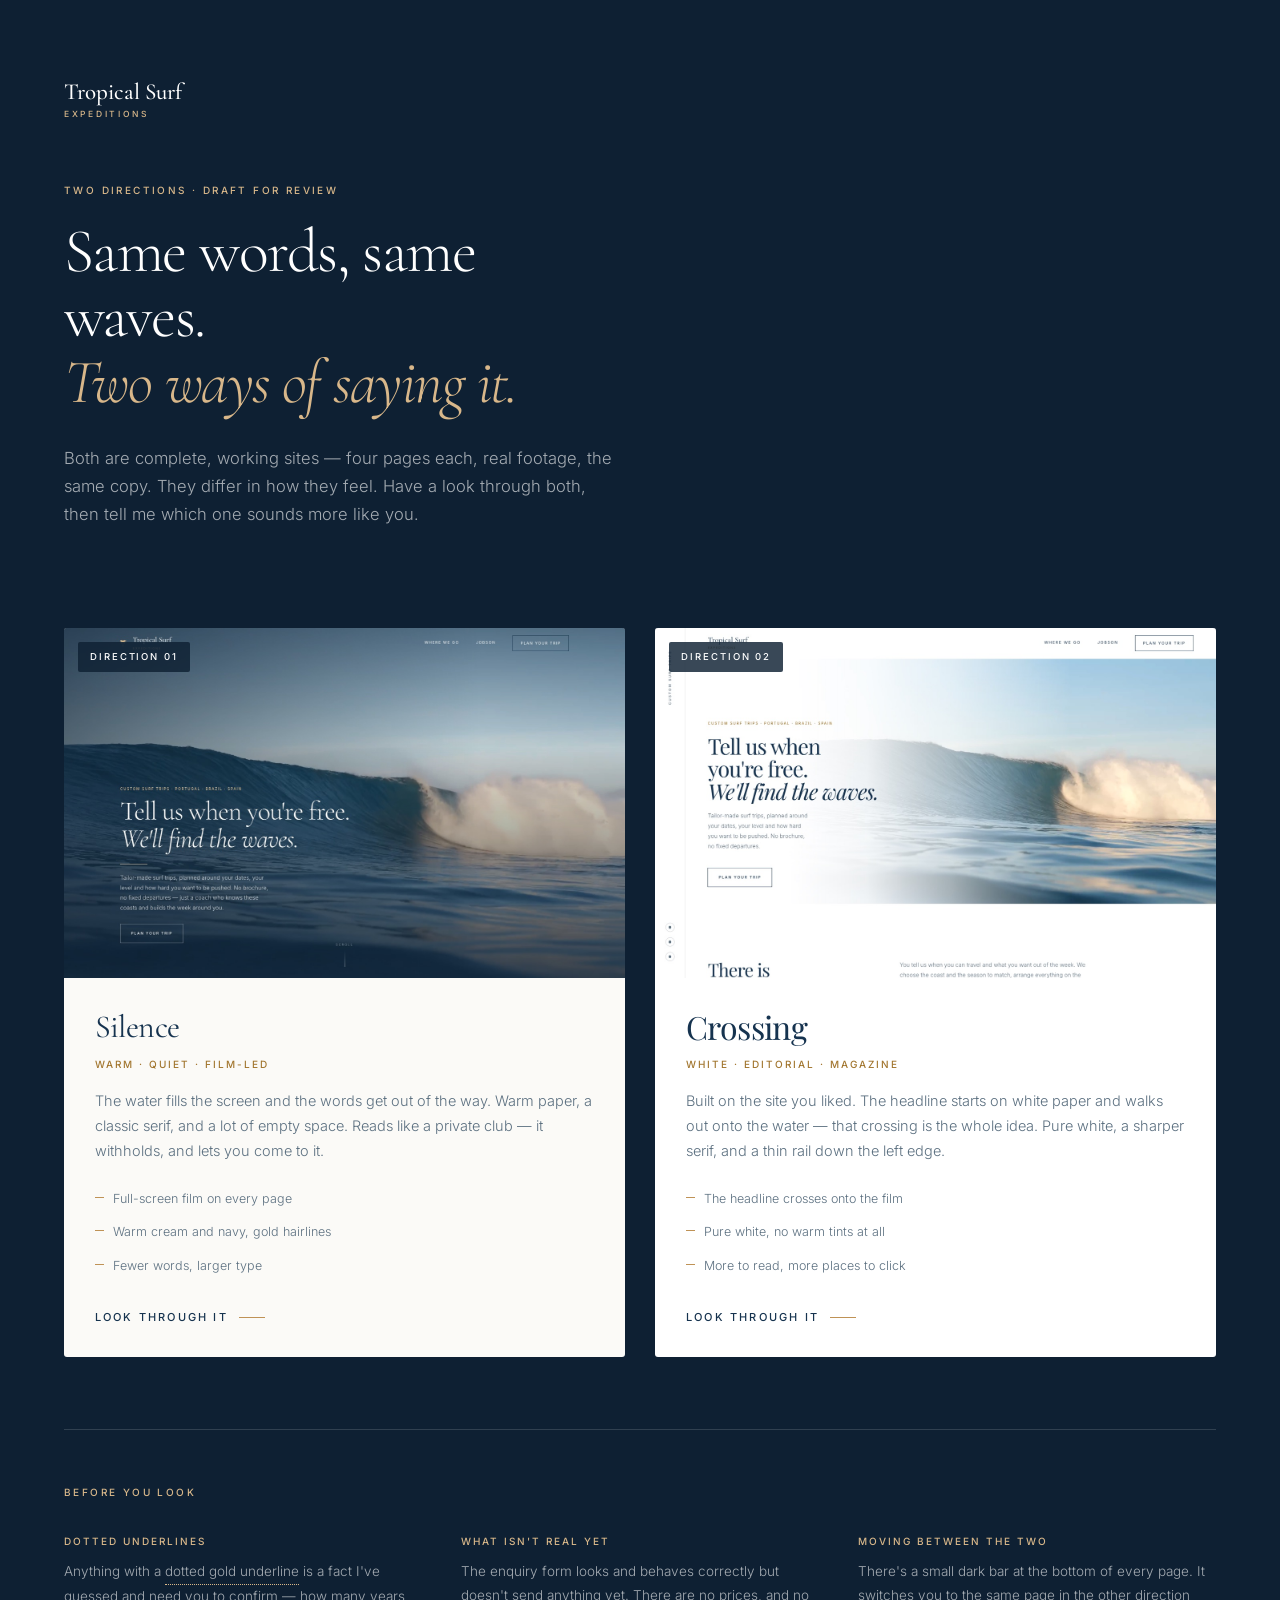
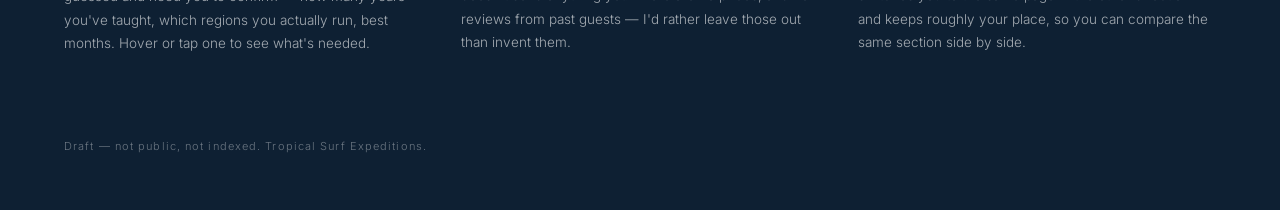
==== index.html @ cd1c49ad "Tropical Surf Expeditions — two design directions for review Menu landing page plus two complete fiv" ====
<!DOCTYPE html>
<html lang="en">
<head>
<meta charset="utf-8">
<meta name="viewport" content="width=device-width, initial-scale=1">
<title>Tropical Surf Expeditions — Two directions to review</title>
<meta name="description" content="Two design directions for the Tropical Surf Expeditions site. Pick one to look through.">
<meta name="robots" content="noindex, nofollow">
<link rel="preconnect" href="https://fonts.googleapis.com">
<link rel="preconnect" href="https://fonts.gstatic.com" crossorigin>
<link href="https://fonts.googleapis.com/css2?family=Cormorant+Garamond:ital,wght@0,300;0,500;1,300&family=Playfair+Display:ital,wght@0,400;1,400&family=Inter:wght@300;400;500&display=swap" rel="stylesheet">
<style>
:root{
  --ink:#0E2033; --navy:#16334F; --gold:#BF9256; --gold-lt:#D8B78A;
  --paper:#FFFFFF; --bone:#FBFAF7; --shell:#F2EDE4;
  --dim:rgba(255,255,255,.62); --dimmer:rgba(255,255,255,.38);
  --sans:"Inter",-apple-system,BlinkMacSystemFont,"Helvetica Neue",Arial,sans-serif;
}
*{box-sizing:border-box}
html{-webkit-text-size-adjust:100%}
body{margin:0;background:var(--ink);color:#fff;font-family:var(--sans);
  font-weight:300;font-size:16px;line-height:1.7;-webkit-font-smoothing:antialiased}
a{color:inherit;text-decoration:none}
img,video{display:block;max-width:100%}
.wrap{max-width:1280px;margin:0 auto;padding:0 clamp(24px,5vw,72px)}

/* ── head ─────────────────────────────────────────────── */
header{padding:clamp(56px,9vh,110px) 0 clamp(40px,6vh,64px)}
.mark{font-family:"Cormorant Garamond",Georgia,serif;font-weight:500;font-size:23px;line-height:1}
.mark span{display:block;font-family:var(--sans);font-weight:500;font-size:8.5px;
  letter-spacing:.32em;text-transform:uppercase;color:var(--gold-lt);margin-top:6px}
.eyebrow{font-size:10px;font-weight:500;letter-spacing:.24em;text-transform:uppercase;
  color:var(--gold-lt);margin:clamp(40px,7vh,72px) 0 20px}
h1{margin:0;font-family:"Cormorant Garamond",Georgia,serif;font-weight:300;
  font-size:clamp(34px,5.2vw,62px);line-height:1.06;letter-spacing:-.025em;max-width:18ch}
h1 em{font-style:italic;color:var(--gold-lt)}
.lede{margin:28px 0 0;max-width:56ch;color:var(--dim);font-size:clamp(15px,1.3vw,17px)}

/* ── the two cards ────────────────────────────────────── */
.picks{display:grid;grid-template-columns:1fr 1fr;gap:clamp(20px,2.4vw,32px);
  padding:clamp(28px,5vh,48px) 0 clamp(56px,8vh,88px)}
.pick{display:flex;flex-direction:column;background:#fff;color:var(--navy);
  border-radius:3px;overflow:hidden;position:relative;
  transition:transform .5s cubic-bezier(.16,1,.3,1),box-shadow .5s cubic-bezier(.16,1,.3,1)}
.pick:hover{transform:translateY(-5px);box-shadow:0 22px 54px rgba(0,0,0,.34)}
.pick .shot{position:relative;aspect-ratio:16/10;overflow:hidden;background:#20313f}
.pick .shot video,.pick .shot img{position:absolute;inset:0;width:100%;height:100%;object-fit:cover}
/* The still shows the actual design; the film fades in on hover so the card
   has some life. Touch devices simply keep the still. */
.pick .shot img{z-index:1}
.pick .shot .hoverfilm{z-index:2;opacity:0;transition:opacity .6s cubic-bezier(.16,1,.3,1)}
.pick:hover .shot .hoverfilm{opacity:1}
.pick .tag{position:absolute;top:14px;left:14px;z-index:3;background:rgba(14,32,51,.82);
  color:#fff;font-size:9.5px;font-weight:500;letter-spacing:.2em;text-transform:uppercase;
  padding:7px 12px;border-radius:2px}
.pick .body{padding:clamp(22px,2.4vw,34px);flex:1;display:flex;flex-direction:column}
.pick h2{margin:0;font-size:clamp(25px,2.5vw,34px);line-height:1.1;letter-spacing:-.02em}
.pick .sub{font-size:10px;font-weight:500;letter-spacing:.2em;text-transform:uppercase;
  color:#A2762F;margin:12px 0 16px}
.pick p{margin:0;font-size:14.5px;line-height:1.72;color:#5C7080}
.pick ul{margin:18px 0 0;padding:0;list-style:none}
.pick li{font-size:12.5px;line-height:1.55;color:#5C7080;padding:7px 0 7px 18px;position:relative}
.pick li::before{content:"";position:absolute;left:0;top:15px;width:9px;height:1px;background:var(--gold)}
.pick .go{margin-top:auto;padding-top:26px;display:flex;align-items:center;gap:11px;
  font-size:11px;font-weight:500;letter-spacing:.2em;text-transform:uppercase}
.pick .go i{width:26px;height:1px;background:var(--gold);transition:width .42s cubic-bezier(.16,1,.3,1)}
.pick:hover .go i{width:44px}

/* direction-specific flavour, so each card looks like the thing it links to */
.pick.d1{background:var(--bone)}
.pick.d1 h2{font-family:"Cormorant Garamond",Georgia,serif;font-weight:400}
.pick.d2{background:var(--paper)}
.pick.d2 h2{font-family:"Playfair Display",Georgia,serif;font-weight:400}

/* ── notes ────────────────────────────────────────────── */
.notes{border-top:1px solid rgba(255,255,255,.14);padding:clamp(36px,6vh,56px) 0 clamp(56px,9vh,96px)}
.notes-grid{display:grid;grid-template-columns:repeat(3,1fr);gap:clamp(24px,3vw,48px);margin-top:32px}
.note h3{margin:0 0 10px;font-size:10px;font-weight:500;letter-spacing:.2em;
  text-transform:uppercase;color:var(--gold-lt);font-family:var(--sans)}
.note p{margin:0;font-size:13.5px;line-height:1.75;color:var(--dim)}
.note .dot{display:inline-block;border-bottom:1px dotted var(--gold-lt)}
footer{padding-bottom:clamp(40px,6vh,64px);font-size:11px;letter-spacing:.1em;color:var(--dimmer)}

@media (max-width:860px){
  .picks{grid-template-columns:1fr}
  .notes-grid{grid-template-columns:1fr;gap:26px}
  h1{max-width:none}
}
@media (prefers-reduced-motion:reduce){
  *{transition:none !important}
}
</style>
</head>
<body>

<div class="wrap">
  <header>
    <div class="mark">Tropical Surf<span>Expeditions</span></div>
    <p class="eyebrow">Two directions · Draft for review</p>
    <h1>Same words, same waves.<br><em>Two ways of saying it.</em></h1>
    <p class="lede">Both are complete, working sites — four pages each, real footage, the same copy. They differ
      in how they feel. Have a look through both, then tell me which one sounds more like you.</p>
  </header>

  <div class="picks">

    <a class="pick d1" href="direction-01/index.html">
      <div class="shot">
        <span class="tag">Direction 01</span>
        <img src="assets/preview-01.jpg" alt="The Direction 01 homepage: full-screen film with a cream palette">
        <video src="assets/hero-wave.mp4" poster="assets/preview-01.jpg" class="hoverfilm"
               muted loop playsinline aria-hidden="true"></video>
      </div>
      <div class="body">
        <h2>Silence</h2>
        <p class="sub">Warm · Quiet · Film-led</p>
        <p>The water fills the screen and the words get out of the way. Warm paper, a classic serif, and a lot of
          empty space. Reads like a private club — it withholds, and lets you come to it.</p>
        <ul>
          <li>Full-screen film on every page</li>
          <li>Warm cream and navy, gold hairlines</li>
          <li>Fewer words, larger type</li>
        </ul>
        <span class="go">Look through it <i></i></span>
      </div>
    </a>

    <a class="pick d2" href="direction-02/index.html">
      <div class="shot">
        <span class="tag">Direction 02</span>
        <img src="assets/preview-02.jpg" alt="The Direction 02 homepage: white page with the headline crossing onto the film">
        <video src="assets/hero-wave.mp4" poster="assets/preview-02.jpg" class="hoverfilm"
               muted loop playsinline aria-hidden="true"></video>
      </div>
      <div class="body">
        <h2>Crossing</h2>
        <p class="sub">White · Editorial · Magazine</p>
        <p>Built on the site you liked. The headline starts on white paper and walks out onto the water — that
          crossing is the whole idea. Pure white, a sharper serif, and a thin rail down the left edge.</p>
        <ul>
          <li>The headline crosses onto the film</li>
          <li>Pure white, no warm tints at all</li>
          <li>More to read, more places to click</li>
        </ul>
        <span class="go">Look through it <i></i></span>
      </div>
    </a>

  </div>

  <section class="notes">
    <p class="eyebrow" style="margin-top:0">Before you look</p>
    <div class="notes-grid">
      <div class="note">
        <h3>Dotted underlines</h3>
        <p>Anything with a <span class="dot">dotted gold underline</span> is a fact I've guessed and need you to
          confirm — how many years you've taught, which regions you actually run, best months. Hover or tap one
          to see what's needed.</p>
      </div>
      <div class="note">
        <h3>What isn't real yet</h3>
        <p>The enquiry form looks and behaves correctly but doesn't send anything yet. There are no prices, and
          no reviews from past guests — I'd rather leave those out than invent them.</p>
      </div>
      <div class="note">
        <h3>Moving between the two</h3>
        <p>There's a small dark bar at the bottom of every page. It switches you to the same page in the other
          direction and keeps roughly your place, so you can compare the same section side by side.</p>
      </div>
    </div>
  </section>

  <footer>Draft — not public, not indexed. Tropical Surf Expeditions.</footer>
</div>

<script>
/* Play each card's film only while it's hovered — nothing downloads or runs
   until someone actually points at it. */
(function () {
  if (window.matchMedia('(prefers-reduced-motion: reduce)').matches) return;
  document.querySelectorAll('.pick').forEach(function (card) {
    var v = card.querySelector('.hoverfilm');
    if (!v) return;
    card.addEventListener('mouseenter', function () {
      var p = v.play(); if (p && p.catch) p.catch(function () {});
    });
    card.addEventListener('mouseleave', function () { v.pause(); });
  });
})();
</script>
</body>
</html>
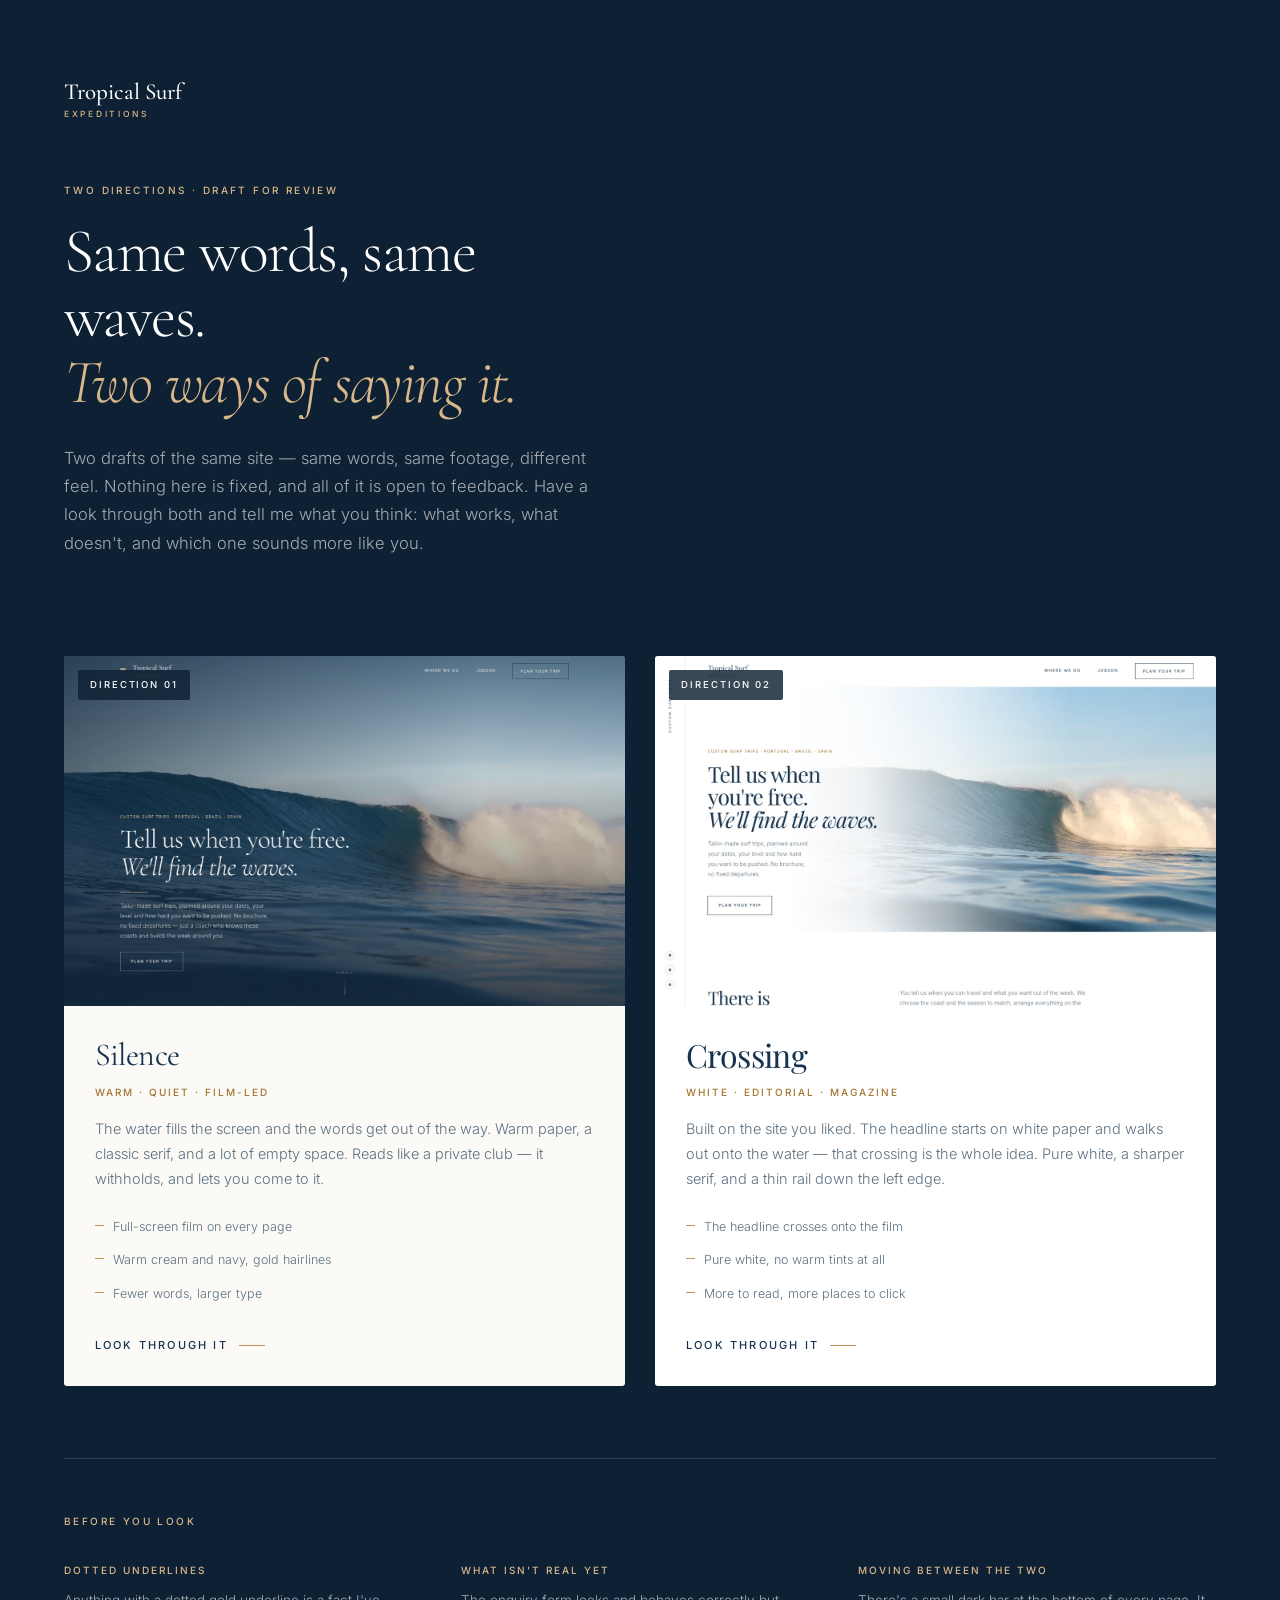
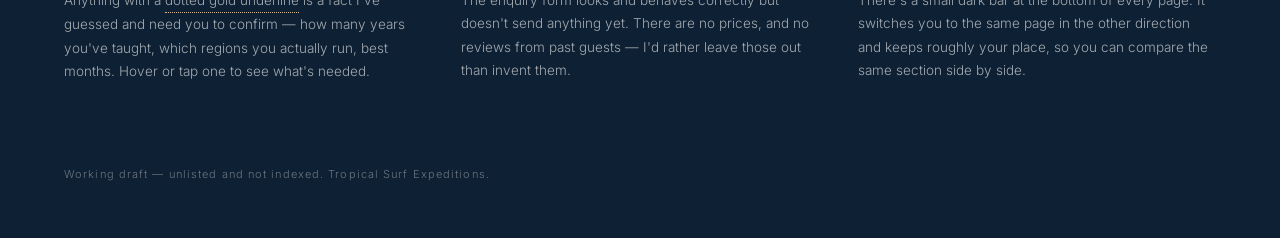
==== commit ea31c91b: "Menu: frame both as drafts open to feedback, not finished sites Also corrects the footer, which said" ====
--- a/index.html
+++ b/index.html
@@ -98,8 +98,9 @@
     <div class="mark">Tropical Surf<span>Expeditions</span></div>
     <p class="eyebrow">Two directions · Draft for review</p>
     <h1>Same words, same waves.<br><em>Two ways of saying it.</em></h1>
-    <p class="lede">Both are complete, working sites — four pages each, real footage, the same copy. They differ
-      in how they feel. Have a look through both, then tell me which one sounds more like you.</p>
+    <p class="lede">Two drafts of the same site — same words, same footage, different feel. Nothing here is
+      fixed, and all of it is open to feedback. Have a look through both and tell me what you think: what works,
+      what doesn't, and which one sounds more like you.</p>
   </header>
 
   <div class="picks">
@@ -170,7 +171,7 @@
     </div>
   </section>
 
-  <footer>Draft — not public, not indexed. Tropical Surf Expeditions.</footer>
+  <footer>Working draft — unlisted and not indexed. Tropical Surf Expeditions.</footer>
 </div>
 
 <script>
